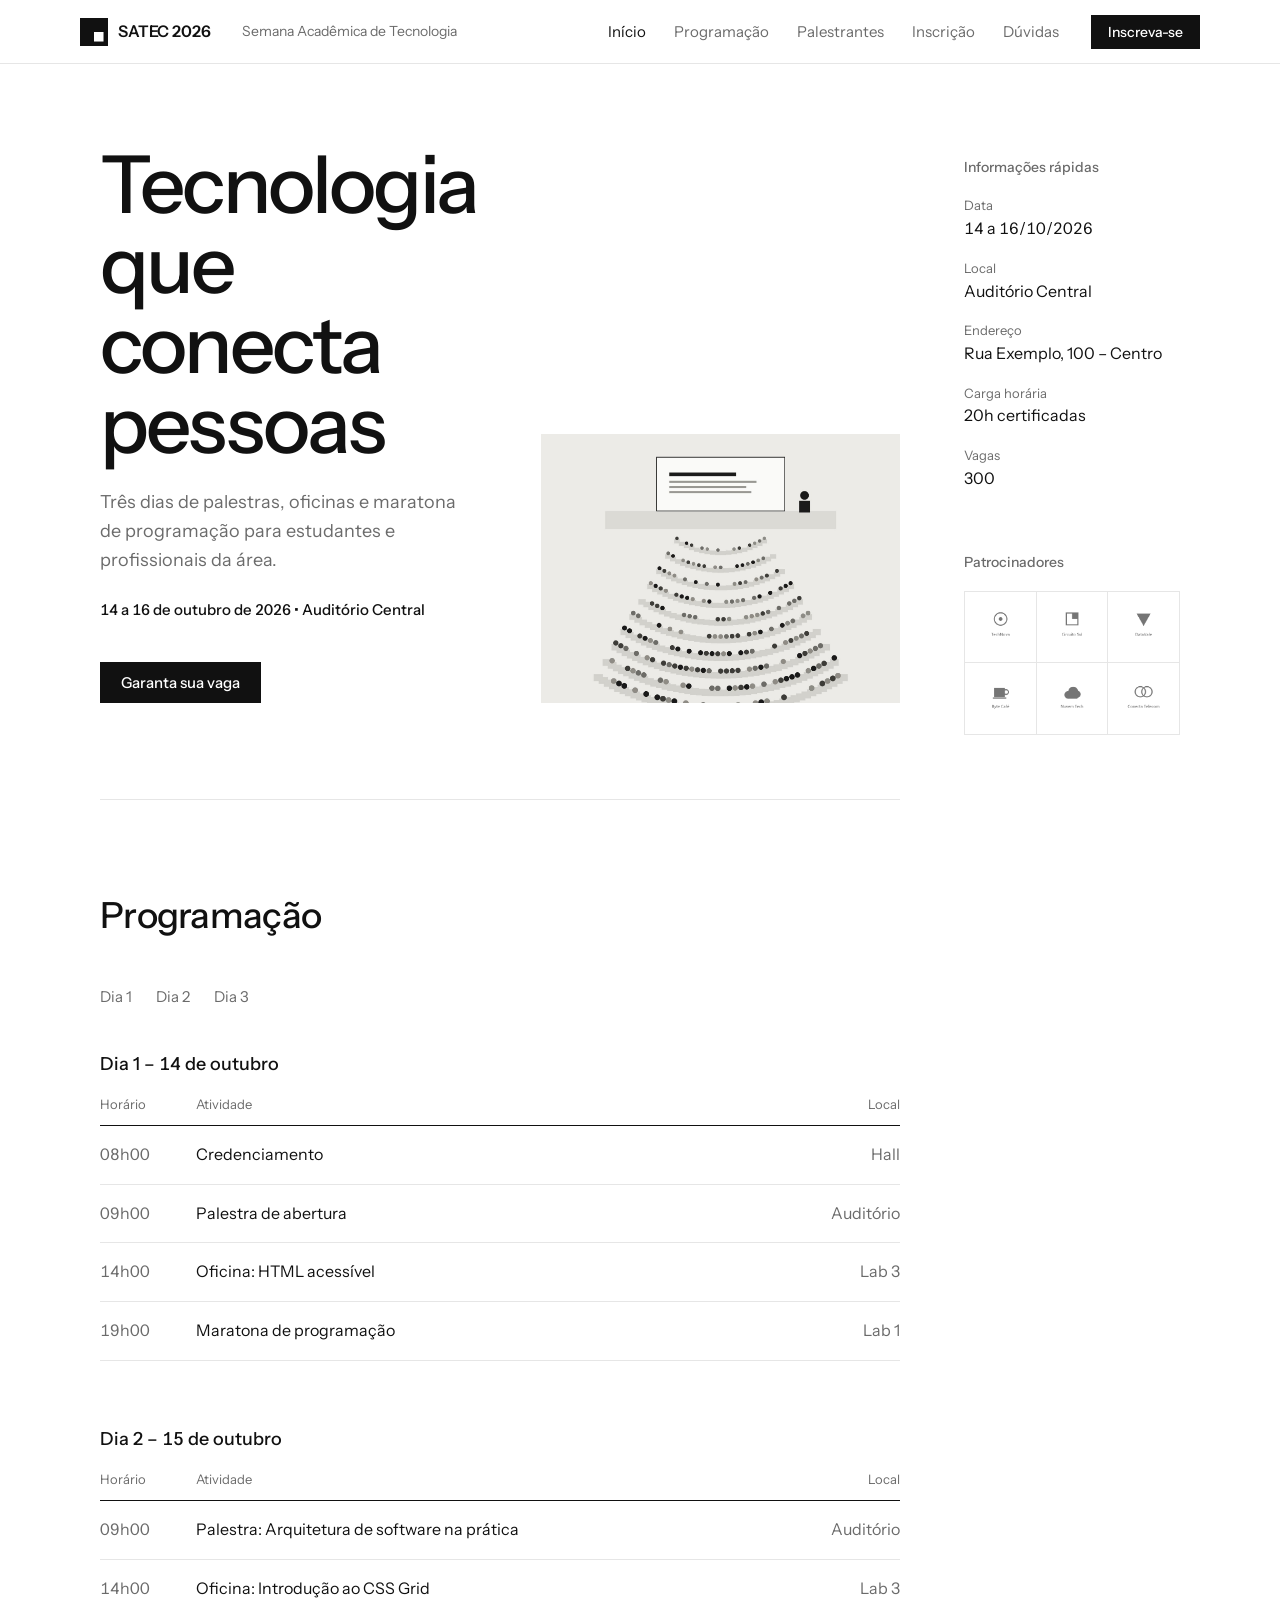
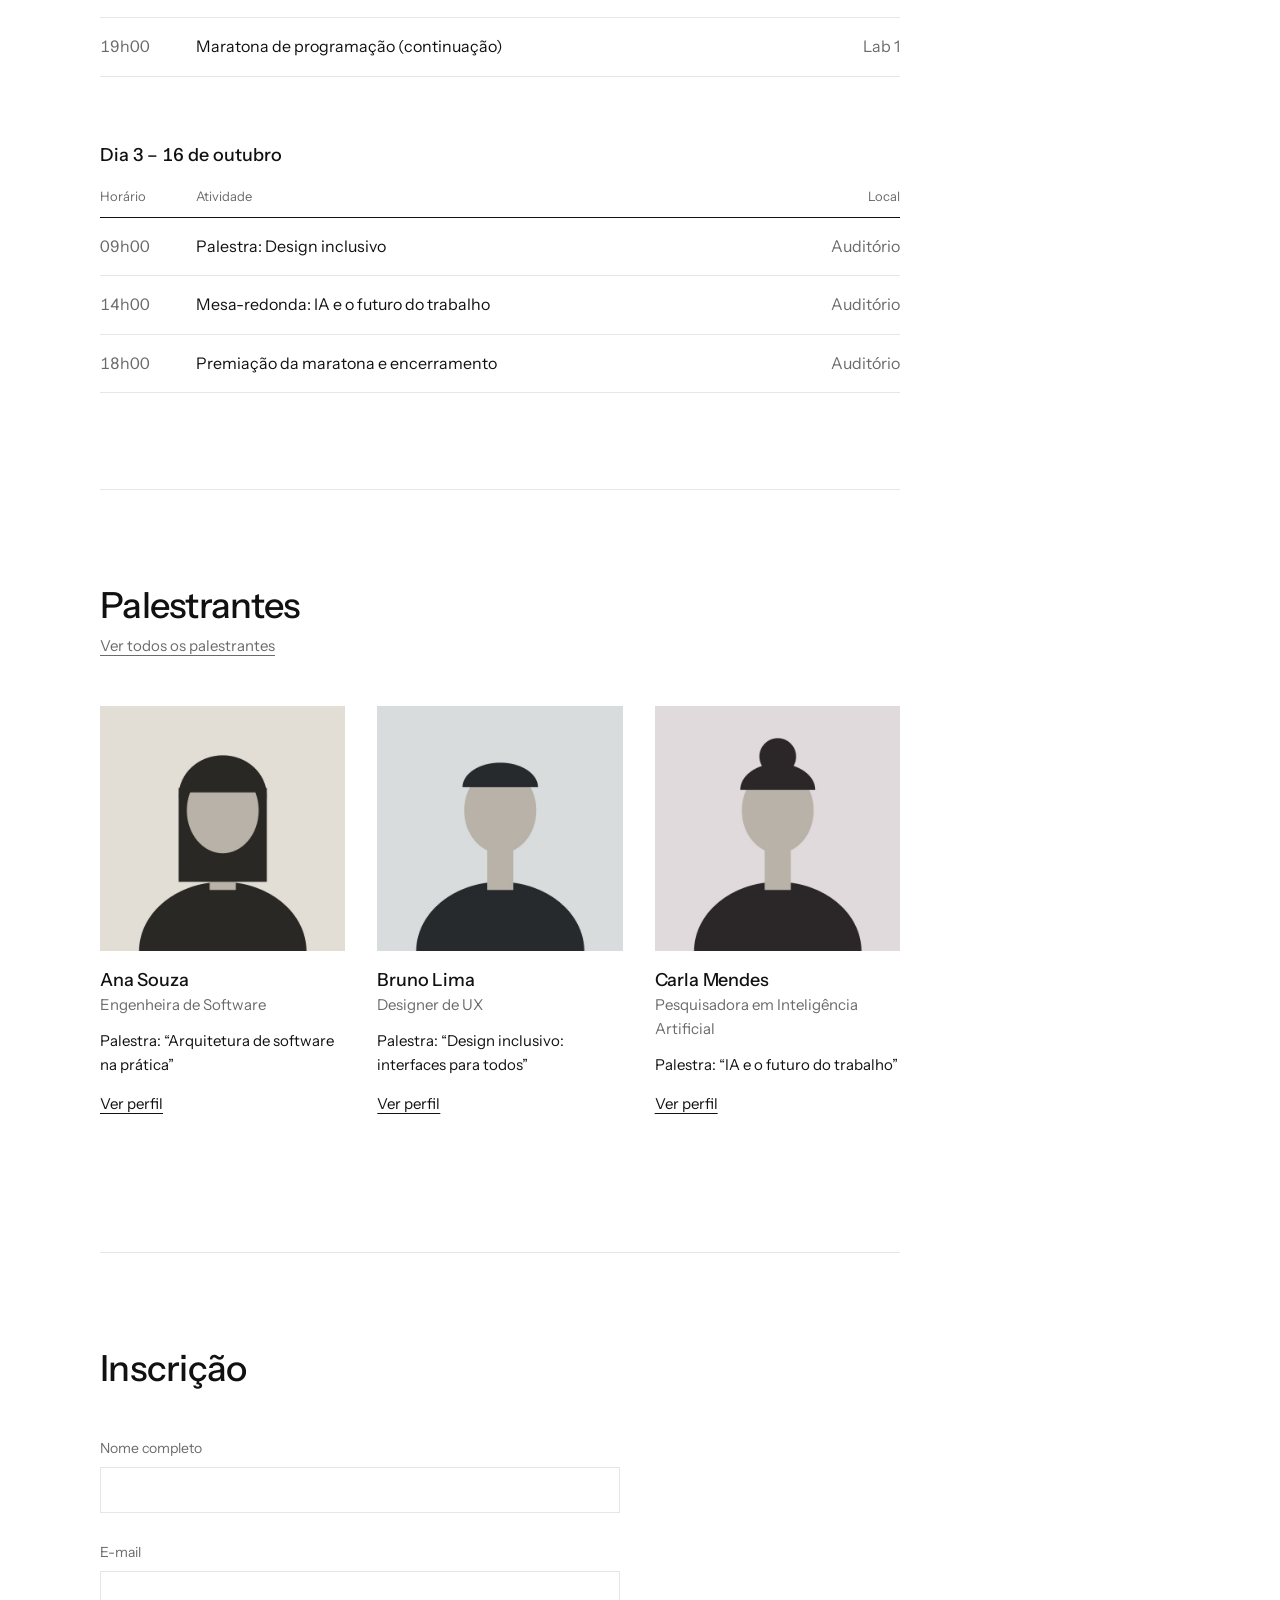
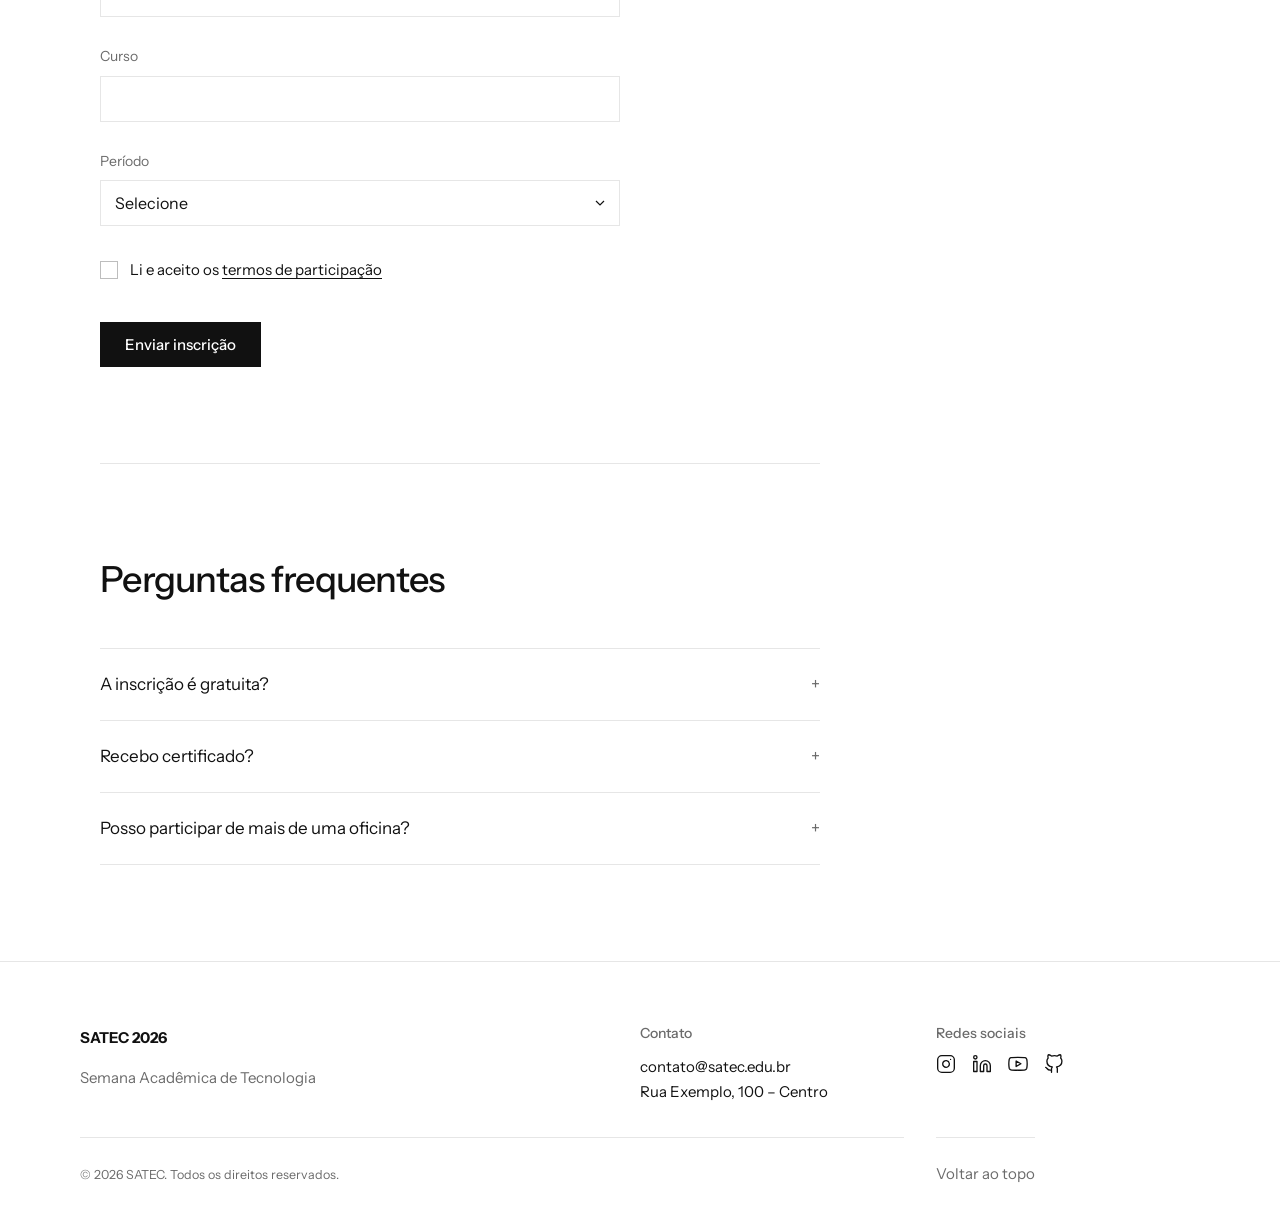
==== index.html @ 2f388d3d "Entrega 2: estilo e responsividade do site SATEC 2026 - css/estilo.css: estilo minimalista com variá" ====
<!doctype html>
<html lang="pt-BR">
  <head>
    <meta charset="UTF-8" />
    <meta name="viewport" content="width=device-width, initial-scale=1.0" />
    <meta
      name="description"
      content="SATEC 2026 – Semana Acadêmica de Tecnologia: três dias de palestras, oficinas e maratona de programação."
    />
    <link rel="stylesheet" href="css/estilo.css" />
    <title>SATEC 2026 | Semana Acadêmica de Tecnologia</title>
  </head>
  <body>
    <a href="#conteudo">Pular para o conteúdo principal</a>

    <!-- ===================== CABEÇALHO ===================== -->
    <header id="topo">
      <a href="index.html">
        <img src="img/logo-satec.svg" alt="" width="50" height="50" />
        SATEC 2026
      </a>
      <p>Semana Acadêmica de Tecnologia</p>

      <nav aria-label="Menu principal">
        <ul>
          <li><a href="index.html" aria-current="page">Início</a></li>
          <li><a href="#programacao">Programação</a></li>
          <li><a href="#palestrantes">Palestrantes</a></li>
          <li><a href="#inscricao">Inscrição</a></li>
          <li><a href="#duvidas">Dúvidas</a></li>
        </ul>
      </nav>
      <a href="#inscricao">Inscreva-se</a>
    </header>

    <!-- ===================== CONTEÚDO PRINCIPAL ===================== -->
    <main id="conteudo">
      <section class="hero" aria-labelledby="titulo-principal">
        <h1 id="titulo-principal">Tecnologia que conecta pessoas</h1>
        <p>
          Três dias de palestras, oficinas e maratona de programação para
          estudantes e profissionais da área.
        </p>
        <p>
          <strong>
            <time datetime="2026-10-14">14</time> a
            <time datetime="2026-10-16">16 de outubro de 2026</time>
            • Auditório Central
          </strong>
        </p>
        <a href="#inscricao">Garanta sua vaga</a>
        <img
          src="img/hero-auditorio.jpg"
          alt="Estudantes assistindo a uma palestra no Auditório Central"
          width="350"
          height="225"
        />
      </section>

      <!-- ===================== PROGRAMAÇÃO ===================== -->
      <section id="programacao" aria-labelledby="titulo-programacao">
        <h2 id="titulo-programacao">Programação</h2>

        <!-- Âncoras internas: cada link leva à tabela do respectivo dia -->
        <nav aria-label="Dias do evento">
          <ul>
            <li><a href="#dia-1">Dia 1</a></li>
            <li><a href="#dia-2">Dia 2</a></li>
            <li><a href="#dia-3">Dia 3</a></li>
          </ul>
        </nav>
        <table id="dia-1">
          <caption>
            Dia 1 –
            <time datetime="2026-10-14">14 de outubro</time>
          </caption>
          <thead>
            <tr>
              <th scope="col">Horário</th>
              <th scope="col">Atividade</th>
              <th scope="col">Local</th>
            </tr>
          </thead>
          <tbody>
            <tr>
              <th scope="row"><time datetime="08:00">08h00</time></th>
              <td>Credenciamento</td>
              <td>Hall</td>
            </tr>
            <tr>
              <th scope="row"><time datetime="09:00">09h00</time></th>
              <td>Palestra de abertura</td>
              <td>Auditório</td>
            </tr>
            <tr>
              <th scope="row"><time datetime="14:00">14h00</time></th>
              <td>Oficina: HTML acessível</td>
              <td>Lab 3</td>
            </tr>
            <tr>
              <th scope="row"><time datetime="19:00">19h00</time></th>
              <td>Maratona de programação</td>
              <td>Lab 1</td>
            </tr>
          </tbody>
        </table>

        <table id="dia-2">
          <caption>
            Dia 2 –
            <time datetime="2026-10-15">15 de outubro</time>
          </caption>
          <thead>
            <tr>
              <th scope="col">Horário</th>
              <th scope="col">Atividade</th>
              <th scope="col">Local</th>
            </tr>
          </thead>
          <tbody>
            <tr>
              <th scope="row"><time datetime="09:00">09h00</time></th>
              <td>Palestra: Arquitetura de software na prática</td>
              <td>Auditório</td>
            </tr>
            <tr>
              <th scope="row"><time datetime="14:00">14h00</time></th>
              <td>Oficina: Introdução ao CSS Grid</td>
              <td>Lab 3</td>
            </tr>
            <tr>
              <th scope="row"><time datetime="19:00">19h00</time></th>
              <td>Maratona de programação (continuação)</td>
              <td>Lab 1</td>
            </tr>
          </tbody>
        </table>

        <table id="dia-3">
          <caption>
            Dia 3 –
            <time datetime="2026-10-16">16 de outubro</time>
          </caption>
          <thead>
            <tr>
              <th scope="col">Horário</th>
              <th scope="col">Atividade</th>
              <th scope="col">Local</th>
            </tr>
          </thead>
          <tbody>
            <tr>
              <th scope="row"><time datetime="09:00">09h00</time></th>
              <td>Palestra: Design inclusivo</td>
              <td>Auditório</td>
            </tr>
            <tr>
              <th scope="row"><time datetime="14:00">14h00</time></th>
              <td>Mesa-redonda: IA e o futuro do trabalho</td>
              <td>Auditório</td>
            </tr>
            <tr>
              <th scope="row"><time datetime="18:00">18h00</time></th>
              <td>Premiação da maratona e encerramento</td>
              <td>Auditório</td>
            </tr>
          </tbody>
        </table>
      </section>

      <!-- ===================== PALESTRANTES ===================== -->
      <section id="palestrantes" aria-labelledby="titulo-palestrantes">
        <h2 id="titulo-palestrantes">Palestrantes</h2>
        <a href="palestrantes.html">Ver todos os palestrantes</a>
        <article>
          <img
            src="img/ana-souza.jpg"
            alt="Foto de Ana Souza"
            width="100"
            height="100"
          />
          <h3>Ana Souza</h3>
          <p>Engenheira de Software</p>
          <p>Palestra: “Arquitetura de software na prática”</p>
          <a
            href="palestrantes/ana-souza.html"
            aria-label="Ver perfil de Ana Souza"
            >Ver perfil</a
          >
        </article>

        <article>
          <img
            src="img/bruno-lima.jpg"
            alt="Foto de Bruno Lima"
            width="100"
            height="100"
          />
          <h3>Bruno Lima</h3>
          <p>Designer de UX</p>
          <p>Palestra: “Design inclusivo: interfaces para todos”</p>
          <a
            href="palestrantes/bruno-lima.html"
            aria-label="Ver perfil de Bruno Lima"
            >Ver perfil</a
          >
        </article>

        <article>
          <img
            src="img/carla-mendes.jpg"
            alt="Foto de Carla Mendes"
            width="100"
            height="100"
          />
          <h3>Carla Mendes</h3>
          <p>Pesquisadora em Inteligência Artificial</p>
          <p>Palestra: “IA e o futuro do trabalho”</p>
          <a
            href="palestrantes/carla-mendes.html"
            aria-label="Ver perfil de Carla Mendes"
            >Ver perfil</a
          >
        </article>
      </section>

      <!-- ===================== INSCRIÇÃO ===================== -->
      <section id="inscricao" aria-labelledby="titulo-inscricao">
        <h2 id="titulo-inscricao">Inscrição</h2>
        <form action="inscricao.html" method="post">
          <label for="nome">Nome completo</label>
          <input
            type="text"
            id="nome"
            name="nome"
            autocomplete="name"
            required
          />

          <label for="email">E-mail</label>
          <input
            type="email"
            id="email"
            name="email"
            autocomplete="email"
            required
          />

          <label for="curso">Curso</label>
          <input type="text" id="curso" name="curso" required />

          <label for="periodo">Período</label>
          <select id="periodo" name="periodo" required>
            <option value="">Selecione</option>
            <option value="1">1º período</option>
            <option value="2">2º período</option>
            <option value="3">3º período</option>
            <option value="4">4º período</option>
            <option value="5">5º período</option>
            <option value="6">6º período</option>
            <option value="7">7º período</option>
            <option value="8">8º período</option>
            <option value="egresso">Egresso / Profissional da área</option>
          </select>

          <input type="checkbox" id="termos" name="termos" required />
          <label for="termos"
            >Li e aceito os
            <a href="termos.html">termos de participação</a></label
          >

          <button type="submit">Enviar inscrição</button>
        </form>
      </section>

      <!-- ===================== PERGUNTAS FREQUENTES ===================== -->
      <section id="duvidas" aria-labelledby="titulo-duvidas">
        <h2 id="titulo-duvidas">Perguntas frequentes</h2>
        <details>
          <summary>A inscrição é gratuita?</summary>
          <p>
            Sim. A inscrição é gratuita para estudantes e profissionais,
            limitada a 300 vagas.
          </p>
        </details>

        <details>
          <summary>Recebo certificado?</summary>
          <p>
            Sim. Participantes com frequência mínima recebem certificado de 20
            horas.
          </p>
        </details>

        <details>
          <summary>Posso participar de mais de uma oficina?</summary>
          <p>
            Sim, desde que os horários das oficinas escolhidas não coincidam.
          </p>
        </details>
      </section>
    </main>
    <aside aria-label="Informações do evento">
      <section aria-labelledby="titulo-info">
        <h2 id="titulo-info">Informações rápidas</h2>
        <!-- Pares "termo: valor" → lista de descrição (<dl>) -->
        <dl>
          <dt>Data</dt>
          <dd>
            <time datetime="2026-10-14">14</time> a
            <time datetime="2026-10-16">16/10/2026</time>
          </dd>

          <dt>Local</dt>
          <dd>Auditório Central</dd>

          <dt>Endereço</dt>
          <dd><address>Rua Exemplo, 100 – Centro</address></dd>

          <dt>Carga horária</dt>
          <dd>20h certificadas</dd>

          <dt>Vagas</dt>
          <dd>300</dd>
        </dl>
      </section>

      <section aria-labelledby="titulo-patrocinadores">
        <h2 id="titulo-patrocinadores">Patrocinadores</h2>
        <!-- Logos informativos: o alt é o nome da empresa -->
        <ul>
          <li>
            <img
              src="img/patrocinador-1.png"
              alt="TechNova"
              width="100"
              height="95"
            />
          </li>
          <li>
            <img
              src="img/patrocinador-2.png"
              alt="Circuito Sul"
              width="100"
              height="95"
            />
          </li>
          <li>
            <img
              src="img/patrocinador-3.png"
              alt="DataVale"
              width="100"
              height="95"
            />
          </li>
          <li>
            <img
              src="img/patrocinador-4.png"
              alt="Byte Café"
              width="100"
              height="95"
            />
          </li>
          <li>
            <img
              src="img/patrocinador-5.png"
              alt="Nuvem Tech"
              width="100"
              height="95"
            />
          </li>
          <li>
            <img
              src="img/patrocinador-6.png"
              alt="Conecta Telecom"
              width="100"
              height="95"
            />
          </li>
        </ul>
      </section>
    </aside>

    <!-- ===================== RODAPÉ ===================== -->
    <footer>
      <p><strong>SATEC 2026</strong></p>
      <p>Semana Acadêmica de Tecnologia</p>

      <section aria-labelledby="titulo-contato">
        <h2 id="titulo-contato">Contato</h2>
        <address>
          <a href="mailto:contato@satec.edu.br">contato@satec.edu.br</a><br />
          Rua Exemplo, 100 – Centro
        </address>
      </section>

      <section aria-labelledby="titulo-redes">
        <h2 id="titulo-redes">Redes sociais</h2>
        <ul>
          <li>
            <a
              href="https://www.instagram.com/satec"
              target="_blank"
              rel="noopener"
            >
              <img
                src="img/icone-instagram.svg"
                alt="Instagram da SATEC (abre em nova aba)"
                width="28"
                height="28"
              />
            </a>
          </li>
          <li>
            <a
              href="https://www.linkedin.com/company/satec"
              target="_blank"
              rel="noopener"
            >
              <img
                src="img/icone-linkedin.svg"
                alt="LinkedIn da SATEC (abre em nova aba)"
                width="28"
                height="28"
              />
            </a>
          </li>
          <li>
            <a
              href="https://www.youtube.com/@satec"
              target="_blank"
              rel="noopener"
            >
              <img
                src="img/icone-youtube.svg"
                alt="YouTube da SATEC (abre em nova aba)"
                width="28"
                height="28"
              />
            </a>
          </li>
          <li>
            <a href="https://github.com/satec" target="_blank" rel="noopener">
              <img
                src="img/icone-github.svg"
                alt="GitHub da SATEC (abre em nova aba)"
                width="28"
                height="28"
              />
            </a>
          </li>
        </ul>
      </section>

      <p><small>© 2026 SATEC. Todos os direitos reservados.</small></p>
      <a href="#topo">Voltar ao topo</a>
    </footer>
  </body>
</html>
---- css/estilo.css ----
/* =========================================================
   SATEC 2026 – Folha de estilos (minimalista)
   Fonte: Instrument Sans (Google Fonts)
   ========================================================= */
@import url("https://fonts.googleapis.com/css2?family=Instrument+Sans:wght@400;500;600&display=swap");

/* ---------- Variáveis ---------- */
:root {
  --fundo: #ffffff;
  --fundo-2: #f5f5f4;
  --texto: #111111;
  --texto-2: #6b6b6b;
  --linha: #e6e6e6;
  --linha-forte: #111111;

  --fonte: "Instrument Sans", "Helvetica Neue", Arial, sans-serif;

  /* espaçamentos (escala de 8px) */
  --espaco-1: 0.5rem;  /*  8px */
  --espaco-2: 1rem;    /* 16px */
  --espaco-3: 1.5rem;  /* 24px */
  --espaco-4: 2rem;    /* 32px */
  --espaco-5: 3rem;    /* 48px */
  --espaco-6: 4rem;    /* 64px */

  --header-h: 64px;
  --gutter: max(20px, calc((100% - 1120px) / 2));
}

/* ---------- Reset ---------- */
*,
*::before,
*::after {
  box-sizing: border-box;
}

html {
  scroll-behavior: smooth;
  scroll-padding-top: calc(var(--header-h) + 16px);
}

body {
  margin: 0;
  font-family: var(--fonte);
  font-size: 1rem;
  line-height: 1.6;
  color: var(--texto);
  background: var(--fundo);
  -webkit-font-smoothing: antialiased;

  display: grid;
  grid-template-columns: minmax(0, 1fr);
}

img {
  display: block;
  max-width: 100%;
  height: auto;
}

h1,
h2,
h3 {
  margin: 0;
  font-weight: 500;
  line-height: 1.1;
  letter-spacing: -0.02em;
}

p {
  margin: 0 0 1em;
}

a {
  color: inherit;
  text-decoration: none;
  transition: opacity 0.15s;
}

a:hover {
  opacity: 0.55;
}

:focus-visible {
  outline: 1px solid var(--texto);
  outline-offset: 4px;
}

address {
  font-style: normal;
}

time {
  font-variant-numeric: tabular-nums;
}

/* ---------- Pular para o conteúdo ---------- */
body > a:first-child {
  position: absolute;
  top: 12px;
  left: 12px;
  z-index: 100;
  padding: 8px 14px;
  font-size: 0.875rem;
  color: var(--fundo);
  background: var(--texto);
  transform: translateY(-200%);
}

body > a:first-child:focus {
  transform: none;
}

/* ---------- Botões ---------- */
header > a:last-child,
.hero > a,
button[type="submit"] {
  display: inline-block;
  padding: 12px 20px;
  font: 500 0.9375rem/1 var(--fonte);
  color: var(--fundo);
  background: var(--texto);
  border: 1px solid var(--texto);
  border-radius: 0;
  cursor: pointer;
  transition:
    background 0.15s,
    color 0.15s;
}

header > a:last-child:hover,
.hero > a:hover,
button[type="submit"]:hover {
  opacity: 1;
  color: var(--texto);
  background: transparent;
}

/* =========================================================
   CABEÇALHO
   ========================================================= */
header {
  position: sticky;
  top: 0;
  z-index: 50;
  grid-column: 1 / -1;
  display: flex;
  flex-wrap: wrap;
  align-items: center;
  gap: 8px 32px;
  min-height: var(--header-h);
  padding: 10px var(--gutter);
  background: rgb(255 255 255 / 0.92);
  backdrop-filter: blur(8px);
  -webkit-backdrop-filter: blur(8px);
  border-bottom: 1px solid var(--linha);
}

header > a:first-child {
  display: flex;
  align-items: center;
  gap: 10px;
  font-weight: 600;
  letter-spacing: -0.01em;
}

header > a:first-child img {
  width: 28px;
  height: 28px;
}

header > p {
  margin: 0;
  font-size: 0.875rem;
  color: var(--texto-2);
}

header nav {
  margin-left: auto;
}

header nav ul,
#programacao nav ul,
aside ul,
footer ul {
  list-style: none;
  margin: 0;
  padding: 0;
}

header nav ul {
  display: flex;
  gap: 28px;
}

header nav a {
  font-size: 0.9375rem;
  color: var(--texto-2);
}

header nav a:hover,
header nav a[aria-current="page"] {
  opacity: 1;
  color: var(--texto);
}

header > a:last-child {
  padding: 9px 16px;
  font-size: 0.875rem;
}

/* =========================================================
   CONTEÚDO PRINCIPAL
   ========================================================= */
main {
  min-width: 0;
  padding: 0 20px;
}

main > section {
  padding: 96px 0;
  border-top: 1px solid var(--linha);
}

main > section:first-child {
  border-top: 0;
}

main > section > h2 {
  margin-bottom: 48px;
  font-size: clamp(1.75rem, 3vw, 2.25rem);
}

/* ---------- Abertura ---------- */
.hero {
  display: grid;
  gap: 24px 64px;
  padding-top: 80px;
}

.hero h1 {
  max-width: 12ch;
  font-size: clamp(2.75rem, 7vw, 5rem);
  line-height: 1;
  letter-spacing: -0.035em;
}

.hero > p:first-of-type {
  max-width: 40ch;
  margin: 0;
  font-size: 1.125rem;
  color: var(--texto-2);
}

.hero > p:nth-of-type(2) {
  margin: 0;
  font-size: 0.9375rem;
}

.hero > p:nth-of-type(2) strong {
  font-weight: 500;
}

.hero > a {
  justify-self: start;
  margin-top: 16px;
}

.hero img {
  width: 100%;
  aspect-ratio: 4 / 3;
  object-fit: cover;
  background: var(--fundo-2);
  font-size: 0.8125rem;
  color: var(--texto-2);
}

/* ---------- Programação ---------- */
#programacao nav ul {
  display: flex;
  gap: 24px;
  margin-bottom: 40px;
}

#programacao nav a {
  font-size: 0.9375rem;
  color: var(--texto-2);
}

#programacao nav a:hover {
  opacity: 1;
  color: var(--texto);
}

table {
  width: 100%;
  margin-bottom: 64px;
  border-collapse: collapse;
}

table:last-child {
  margin-bottom: 0;
}

caption {
  padding-bottom: 16px;
  text-align: left;
  font-size: 1.125rem;
  font-weight: 500;
}

table:target caption {
  text-decoration: underline;
  text-underline-offset: 6px;
  text-decoration-thickness: 1px;
}

th,
td {
  padding: 16px 16px 16px 0;
  text-align: left;
  font-weight: 400;
  border-bottom: 1px solid var(--linha);
}

thead th {
  padding-top: 0;
  padding-bottom: 10px;
  font-size: 0.8125rem;
  color: var(--texto-2);
  border-bottom-color: var(--linha-forte);
}

tbody th {
  width: 96px;
  color: var(--texto-2);
}

tbody td:last-child {
  width: 120px;
  padding-right: 0;
  color: var(--texto-2);
  text-align: right;
}

thead th:last-child {
  text-align: right;
  padding-right: 0;
}

/* ---------- Palestrantes ---------- */
#palestrantes {
  display: grid;
  grid-template-columns: repeat(auto-fill, minmax(200px, 1fr));
  gap: 0 32px;
}

#palestrantes > h2 {
  grid-column: 1 / -1;
  margin-bottom: 8px;
}

#palestrantes > a {
  grid-column: 1 / -1;
  justify-self: start;
  margin-bottom: 48px;
  font-size: 0.9375rem;
  color: var(--texto-2);
  text-decoration: underline;
  text-underline-offset: 4px;
  text-decoration-thickness: 1px;
}

#palestrantes article {
  display: flex;
  flex-direction: column;
  margin-bottom: 40px;
}

#palestrantes article img {
  width: 100%;
  aspect-ratio: 1;
  height: auto;
  margin-bottom: 20px;
  object-fit: cover;
  background: var(--fundo-2);
  font-size: 0;
}

#palestrantes article h3 {
  margin-bottom: 2px;
  font-size: 1.125rem;
  letter-spacing: -0.01em;
}

#palestrantes article p:first-of-type {
  margin-bottom: 12px;
  font-size: 0.9375rem;
  color: var(--texto-2);
}

#palestrantes article p:last-of-type {
  flex-grow: 1;
  font-size: 0.9375rem;
}

#palestrantes article a {
  align-self: start;
  font-size: 0.9375rem;
  text-decoration: underline;
  text-underline-offset: 4px;
  text-decoration-thickness: 1px;
}

/* ---------- Inscrição ---------- */
form {
  display: grid;
  grid-template-columns: auto 1fr;
  gap: 8px 12px;
  max-width: 520px;
}

form > label,
form > input:not([type="checkbox"]),
form > select,
form > button {
  grid-column: 1 / -1;
}

form > label {
  margin-top: 20px;
  font-size: 0.875rem;
  color: var(--texto-2);
}

form > label:first-child {
  margin-top: 0;
}

input:not([type="checkbox"]),
select {
  width: 100%;
  padding: 12px 14px;
  font: 400 1rem var(--fonte);
  color: var(--texto);
  background: var(--fundo);
  border: 1px solid var(--linha);
  border-radius: 0;
  transition: border-color 0.15s;
}

input:not([type="checkbox"]):hover,
select:hover {
  border-color: #c4c4c4;
}

input:not([type="checkbox"]):focus,
select:focus {
  outline: none;
  border-color: var(--texto);
}

input:not([type="checkbox"]):user-invalid {
  border-color: #b42318;
}

select {
  appearance: none;
  padding-right: 40px;
  cursor: pointer;
  background-image: url("data:image/svg+xml,%3Csvg xmlns='http://www.w3.org/2000/svg' width='10' height='6' viewBox='0 0 10 6'%3E%3Cpath d='M1 1l4 4 4-4' stroke='%23111' stroke-width='1.2' fill='none'/%3E%3C/svg%3E");
  background-repeat: no-repeat;
  background-position: right 14px center;
}

input[type="checkbox"] {
  appearance: none;
  grid-column: 1;
  align-self: center;
  width: 18px;
  height: 18px;
  margin: 24px 0 0;
  border: 1px solid #bdbdbd;
  border-radius: 0;
  cursor: pointer;
}

input[type="checkbox"]:checked {
  border-color: var(--texto);
  background: var(--texto)
    url("data:image/svg+xml,%3Csvg xmlns='http://www.w3.org/2000/svg' width='10' height='8' viewBox='0 0 10 8'%3E%3Cpath d='M1 4l2.8 2.8L9 1' stroke='%23fff' stroke-width='1.5' fill='none'/%3E%3C/svg%3E")
    center no-repeat;
}

input[type="checkbox"] + label {
  grid-column: 2;
  align-self: center;
  margin: 24px 0 0;
  font-size: 0.9375rem;
  color: var(--texto);
  cursor: pointer;
}

input[type="checkbox"] + label a {
  text-decoration: underline;
  text-underline-offset: 3px;
  text-decoration-thickness: 1px;
}

button[type="submit"] {
  justify-self: start;
  margin-top: 32px;
  padding: 14px 24px;
}

/* ---------- Perguntas frequentes ---------- */
#duvidas {
  max-width: 720px;
}

details {
  border-bottom: 1px solid var(--linha);
}

details:first-of-type {
  border-top: 1px solid var(--linha);
}

summary {
  display: flex;
  justify-content: space-between;
  gap: 16px;
  padding: 22px 0;
  font-size: 1.0625rem;
  cursor: pointer;
  list-style: none;
}

summary::-webkit-details-marker {
  display: none;
}

summary::after {
  content: "+";
  font-weight: 300;
  color: var(--texto-2);
}

details[open] summary::after {
  content: "−";
}

details p {
  max-width: 56ch;
  margin: 0;
  padding: 0 0 24px;
  color: var(--texto-2);
}

/* =========================================================
   BARRA LATERAL
   ========================================================= */
aside {
  padding: 0 20px 96px;
}

aside section + section {
  margin-top: 64px;
}

aside h2 {
  margin-bottom: 20px;
  font-size: 0.875rem;
  font-weight: 500;
  letter-spacing: 0;
  color: var(--texto-2);
}

dl {
  margin: 0;
}

dt {
  font-size: 0.8125rem;
  color: var(--texto-2);
}

dd {
  margin: 0 0 16px;
}

dd:last-child {
  margin-bottom: 0;
}

aside ul {
  display: grid;
  grid-template-columns: repeat(3, 1fr);
  gap: 1px;
  background: var(--linha);
  border: 1px solid var(--linha);
}

aside li {
  display: grid;
  place-items: center;
  aspect-ratio: 1;
  padding: 12px;
  background: var(--fundo);
  font-size: 0.75rem;
  text-align: center;
  color: var(--texto-2);
}

aside li img {
  max-height: 48px;
  width: auto;
  object-fit: contain;
  filter: grayscale(1);
  opacity: 0.6;
  transition: opacity 0.2s;
}

aside li:hover img {
  opacity: 1;
}

/* =========================================================
   RODAPÉ
   ========================================================= */
footer {
  grid-column: 1 / -1;
  display: grid;
  gap: 32px;
  padding: 64px var(--gutter) 32px;
  font-size: 0.9375rem;
  border-top: 1px solid var(--linha);
}

footer > p:first-child {
  margin: 0;
  font-weight: 600;
}

footer > p:nth-child(2) {
  margin: -28px 0 0;
  color: var(--texto-2);
}

footer h2 {
  margin-bottom: 12px;
  font-size: 0.875rem;
  font-weight: 500;
  letter-spacing: 0;
  color: var(--texto-2);
}

footer address {
  line-height: 1.7;
}

footer ul {
  display: flex;
  gap: 16px;
}

footer ul a {
  display: block;
  font-size: 0;
}

footer ul img {
  width: 20px;
  height: 20px;
}

footer > p:last-of-type {
  margin: 0;
  padding-top: 24px;
  border-top: 1px solid var(--linha);
  color: var(--texto-2);
}

footer > a:last-child {
  justify-self: start;
  color: var(--texto-2);
}

/* =========================================================
   MOVIMENTO REDUZIDO
   ========================================================= */
@media (prefers-reduced-motion: reduce) {
  html {
    scroll-behavior: auto;
  }
  *,
  *::before,
  *::after {
    transition: none !important;
  }
}

/* =========================================================
   RESPONSIVIDADE
   ========================================================= */
@media (max-width: 1199px) {
  header > p {
    display: none;
  }
}

@media (max-width: 767px) {
  :root {
    --header-h: 104px;
  }

  header > a:last-child {
    margin-left: auto;
  }

  header nav {
    order: 3;
    width: 100%;
    margin: 0;
    overflow-x: auto;
    scrollbar-width: none;
  }

  header nav ul {
    width: max-content;
    gap: 22px;
  }

  main > section {
    padding: 64px 0;
  }

  .hero {
    padding-top: 48px;
  }

  tbody th {
    width: 64px;
  }

  tbody td:last-child {
    width: auto;
  }
}

@media (min-width: 768px) {
  .hero {
    grid-template-columns: 1fr 1fr;
    align-items: end;
  }

  .hero > h1,
  .hero > p,
  .hero > a {
    grid-column: 1;
  }

  .hero > img {
    grid-column: 2;
    grid-row: 1 / span 4;
  }

  footer {
    grid-template-columns: 2fr 1fr 1fr;
    align-items: start;
  }

  footer > p:first-child,
  footer > p:nth-child(2) {
    grid-column: 1;
  }

  footer > section:first-of-type {
    grid-column: 2;
    grid-row: 1 / span 2;
  }

  footer > section:last-of-type {
    grid-column: 3;
    grid-row: 1 / span 2;
  }

  footer > p:last-of-type {
    grid-column: 1 / 3;
  }

  footer > a:last-child {
    grid-column: 3;
    padding-top: 24px;
    border-top: 1px solid var(--linha);
  }
}

/* Desktop: conteúdo + coluna lateral */
@media (min-width: 1024px) {
  body {
    grid-template-columns:
      [full-start] minmax(0, 1fr)
      [main-start] minmax(0, 820px)
      [main-end aside-start] 300px
      [aside-end] minmax(0, 1fr) [full-end];
  }

  main {
    grid-column: main;
    padding: 0 0 0 20px;
  }

  aside {
    grid-column: aside;
    padding: 96px 20px 96px 64px;
  }
}

/* =========================================================
   PÁGINAS INTERNAS (palestrantes, perfis, inscrição, termos)
   Convenção de classes: bloco__elemento--modificador (BEM),
   com nomes em português.
   Abordagem: mobile-first (estilo base = celular; os
   @media min-width 480px / 768px / 1200px acrescentam regras).
   ========================================================= */

/* ---------- Cabeçalho da página ---------- */
.cabecalho-pagina {
  padding-top: var(--espaco-5);
  padding-bottom: var(--espaco-5);
}

.cabecalho-pagina h1 {
  margin-bottom: var(--espaco-2);
  font-size: 2.5rem;
  letter-spacing: -0.03em;
}

/* menos espaço entre o cabeçalho da página e a primeira seção */
.cabecalho-pagina + section {
  padding-top: var(--espaco-5);
}

.cabecalho-pagina__resumo {
  max-width: 48ch;
  margin: 0;
  font-size: 1.0625rem;
  color: var(--texto-2);
}

/* ---------- Trilha (breadcrumb) ---------- */
.trilha ol {
  display: flex;
  flex-wrap: wrap;
  gap: var(--espaco-1);
  margin: 0 0 var(--espaco-4);
  padding: 0;
  list-style: none;
  font-size: 0.875rem;
  color: var(--texto-2);
}

.trilha li + li::before {
  content: "/";
  margin-right: var(--espaco-1);
}

.trilha a[aria-current="page"] {
  color: var(--texto);
}

/* ---------- Selo ---------- */
.selo {
  display: inline-block;
  margin: 0 0 var(--espaco-2);
  padding: 4px 10px;
  font-size: 0.8125rem;
  border: 1px solid var(--linha-forte);
}

/* ---------- Botão secundário ---------- */
.botao-secundario {
  display: inline-block;
  padding: 10px 18px;
  font-size: 0.9375rem;
  font-weight: 500;
  border: 1px solid var(--texto);
  transition:
    background 0.15s,
    color 0.15s;
}

.botao-secundario:hover {
  opacity: 1;
  color: var(--fundo);
  background: var(--texto);
}

/* ---------- Texto corrido ---------- */
.texto-corrido {
  max-width: 65ch;
}

.texto-corrido ul {
  margin: 0 0 1em;
  padding-left: var(--espaco-3);
}

.texto-corrido li {
  margin-bottom: var(--espaco-1);
}

.texto-corrido a {
  text-decoration: underline;
  text-underline-offset: 3px;
  text-decoration-thickness: 1px;
}

/* ---------- Lista de palestrantes ---------- */
.lista-palestrantes {
  display: grid;
  grid-template-columns: 1fr;
  gap: var(--espaco-5) var(--espaco-4);
  margin: 0;
  padding: 0;
  list-style: none;
}

.cartao-palestrante {
  display: flex;
  flex-direction: column;
  height: 100%;
}

.cartao-palestrante__foto {
  width: 100%;
  aspect-ratio: 1;
  height: auto;
  margin-bottom: var(--espaco-3);
  object-fit: cover;
  background: var(--fundo-2);
}

.cartao-palestrante__nome {
  margin-bottom: 2px;
  font-size: 1.25rem;
}

.cartao-palestrante__cargo {
  margin-bottom: var(--espaco-2);
  font-size: 0.9375rem;
  color: var(--texto-2);
}

.cartao-palestrante__tema {
  margin-bottom: var(--espaco-1);
}

.cartao-palestrante__quando {
  flex-grow: 1;
  font-size: 0.875rem;
  color: var(--texto-2);
}

.cartao-palestrante__link {
  align-self: start;
  text-decoration: underline;
  text-underline-offset: 4px;
  text-decoration-thickness: 1px;
}

/* ---------- Perfil do palestrante ---------- */
.perfil {
  display: grid;
  gap: var(--espaco-4);
}

.perfil__foto {
  width: 100%;
  max-width: 320px;
  aspect-ratio: 1;
  height: auto;
  object-fit: cover;
  background: var(--fundo-2);
}

.perfil__texto h1 {
  margin-bottom: var(--espaco-1);
}

.perfil__cargo {
  margin-bottom: var(--espaco-3);
  font-size: 1.0625rem;
  font-weight: 500;
}

.perfil__tema {
  margin-bottom: var(--espaco-4);
  font-size: 1.5rem;
}

/* ---------- Detalhes (data, horário, local) ---------- */
.detalhes {
  display: grid;
  grid-template-columns: 1fr;
  gap: var(--espaco-2);
  margin-bottom: var(--espaco-4);
  padding: var(--espaco-3) 0;
  border-top: 1px solid var(--linha);
  border-bottom: 1px solid var(--linha);
}

.detalhes dd {
  margin: 0;
}

/* ---------- Passos (página de inscrição) ---------- */
.passos {
  margin: 0;
  padding: 0;
  list-style: none;
  counter-reset: passo;
}

.passos__item {
  counter-increment: passo;
  display: grid;
  grid-template-columns: var(--espaco-5) 1fr;
  padding: var(--espaco-3) 0;
  border-top: 1px solid var(--linha);
}

.passos__item:last-child {
  border-bottom: 1px solid var(--linha);
}

.passos__item::before {
  content: counter(passo, decimal-leading-zero);
  grid-row: 1 / span 2;
  color: var(--texto-2);
  font-variant-numeric: tabular-nums;
}

.passos__titulo {
  margin-bottom: var(--espaco-1);
  font-size: 1.125rem;
}

.passos__item p {
  grid-column: 2;
  margin: 0;
  color: var(--texto-2);
}

.passos__item a {
  color: var(--texto);
  text-decoration: underline;
  text-underline-offset: 3px;
}

/* ---------- Lista de links (barra lateral) ---------- */
aside .lista-links {
  display: block;
  background: none;
  border: 0;
  border-top: 1px solid var(--linha);
}

.lista-links li {
  display: block;
  place-items: normal;
  aspect-ratio: auto;
  padding: 0;
  text-align: left;
  font-size: 0.9375rem;
  color: var(--texto);
  border-bottom: 1px solid var(--linha);
}

.lista-links a {
  display: block;
  padding: 12px 0;
}

.lista-links span {
  display: block;
  font-size: 0.8125rem;
  color: var(--texto-2);
}

.lista-links--compacta a {
  padding: 8px 0;
}

.aside-texto {
  margin-bottom: var(--espaco-2);
  font-size: 0.9375rem;
  color: var(--texto-2);
}

/* ---------- Breakpoint: celular grande (480px+) ---------- */
@media (min-width: 480px) {
  .lista-palestrantes {
    grid-template-columns: repeat(2, 1fr);
  }

  /* 3 colunas: cada dt fica em cima do seu dd */
  .detalhes {
    grid-template-columns: repeat(3, 1fr);
    grid-template-rows: auto auto;
    grid-auto-flow: column;
    row-gap: 2px;
  }
}

/* ---------- Breakpoint: tablet (768px+) ---------- */
@media (min-width: 768px) {
  .cabecalho-pagina {
    padding-top: var(--espaco-6);
  }

  .cabecalho-pagina h1 {
    font-size: 3.25rem;
  }

  .lista-palestrantes {
    grid-template-columns: repeat(3, 1fr);
  }

  .perfil {
    grid-template-columns: 240px 1fr;
    align-items: end;
  }

  .perfil .trilha {
    grid-column: 1 / -1;
  }

  .perfil .trilha ol {
    margin-bottom: 0;
  }
}

/* ---------- Breakpoint: desktop (1200px+) ---------- */
@media (min-width: 1200px) {
  .perfil {
    grid-template-columns: 300px 1fr;
  }
}
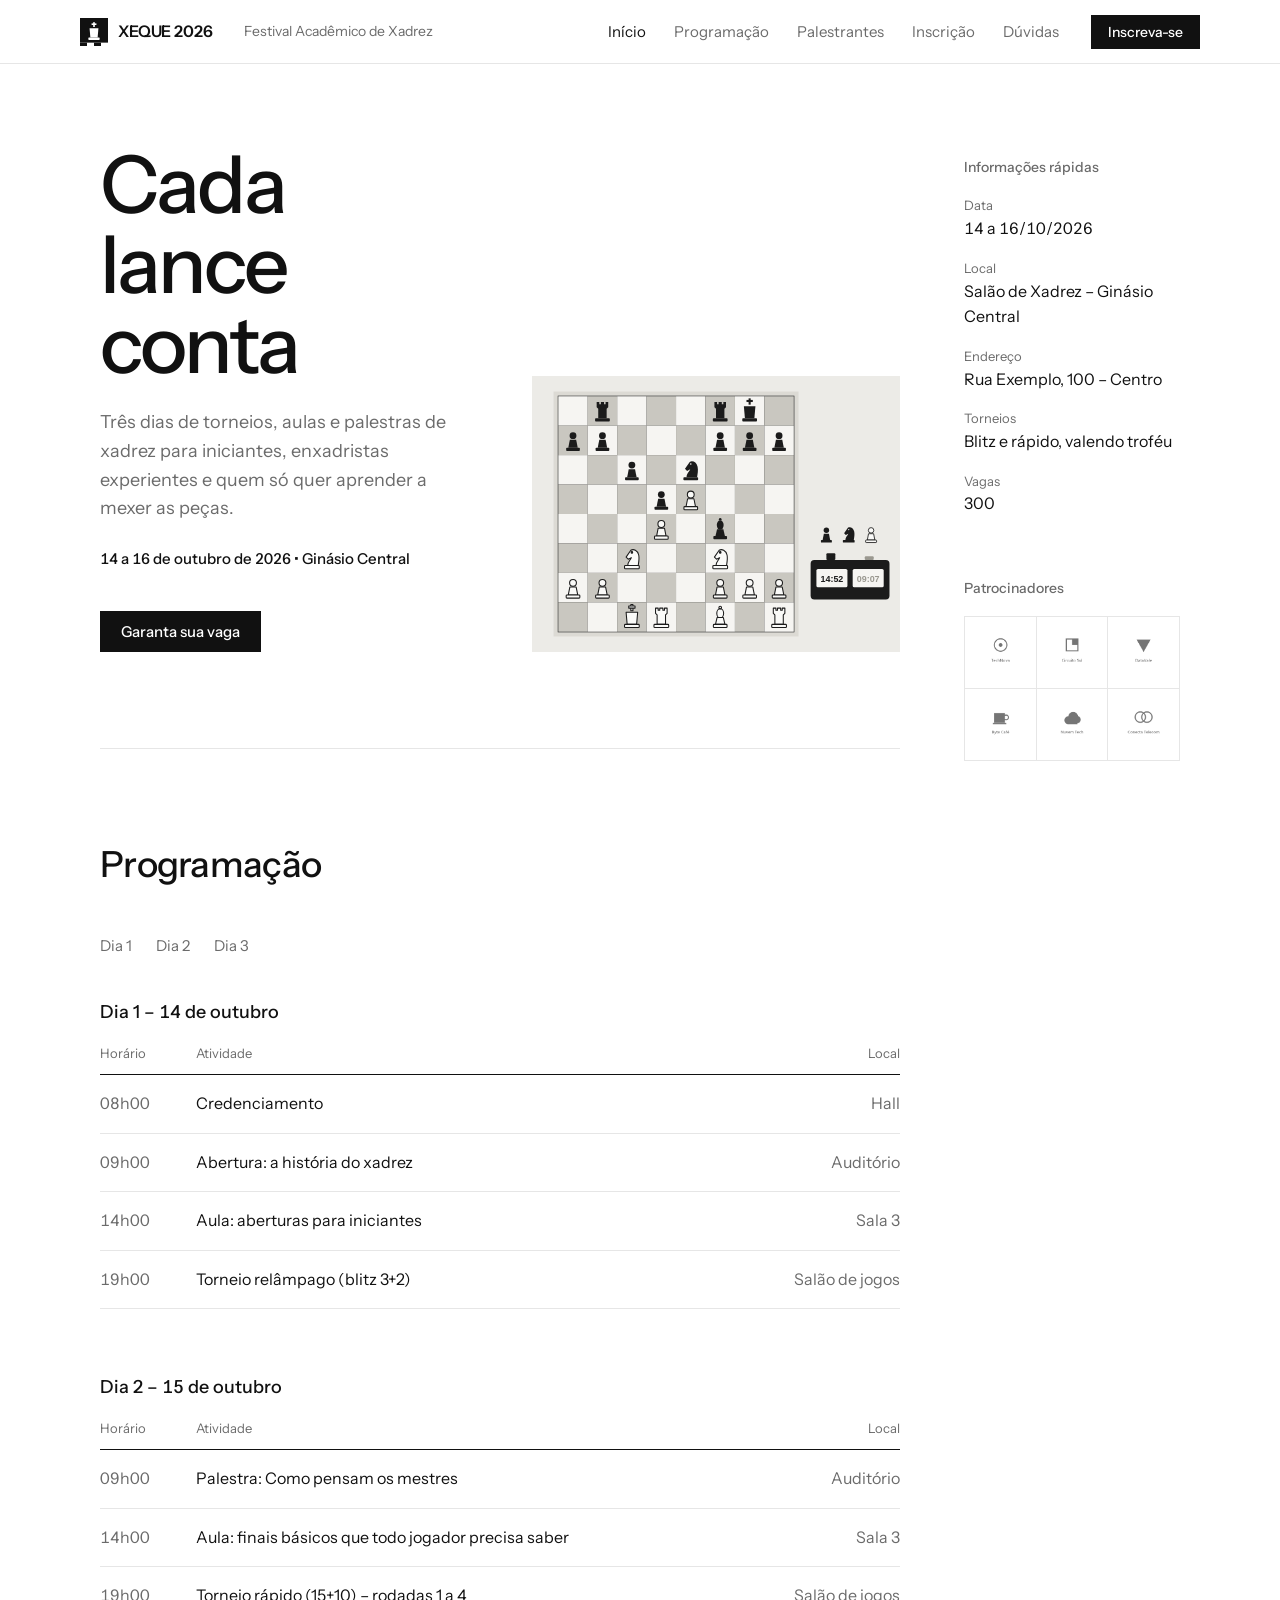
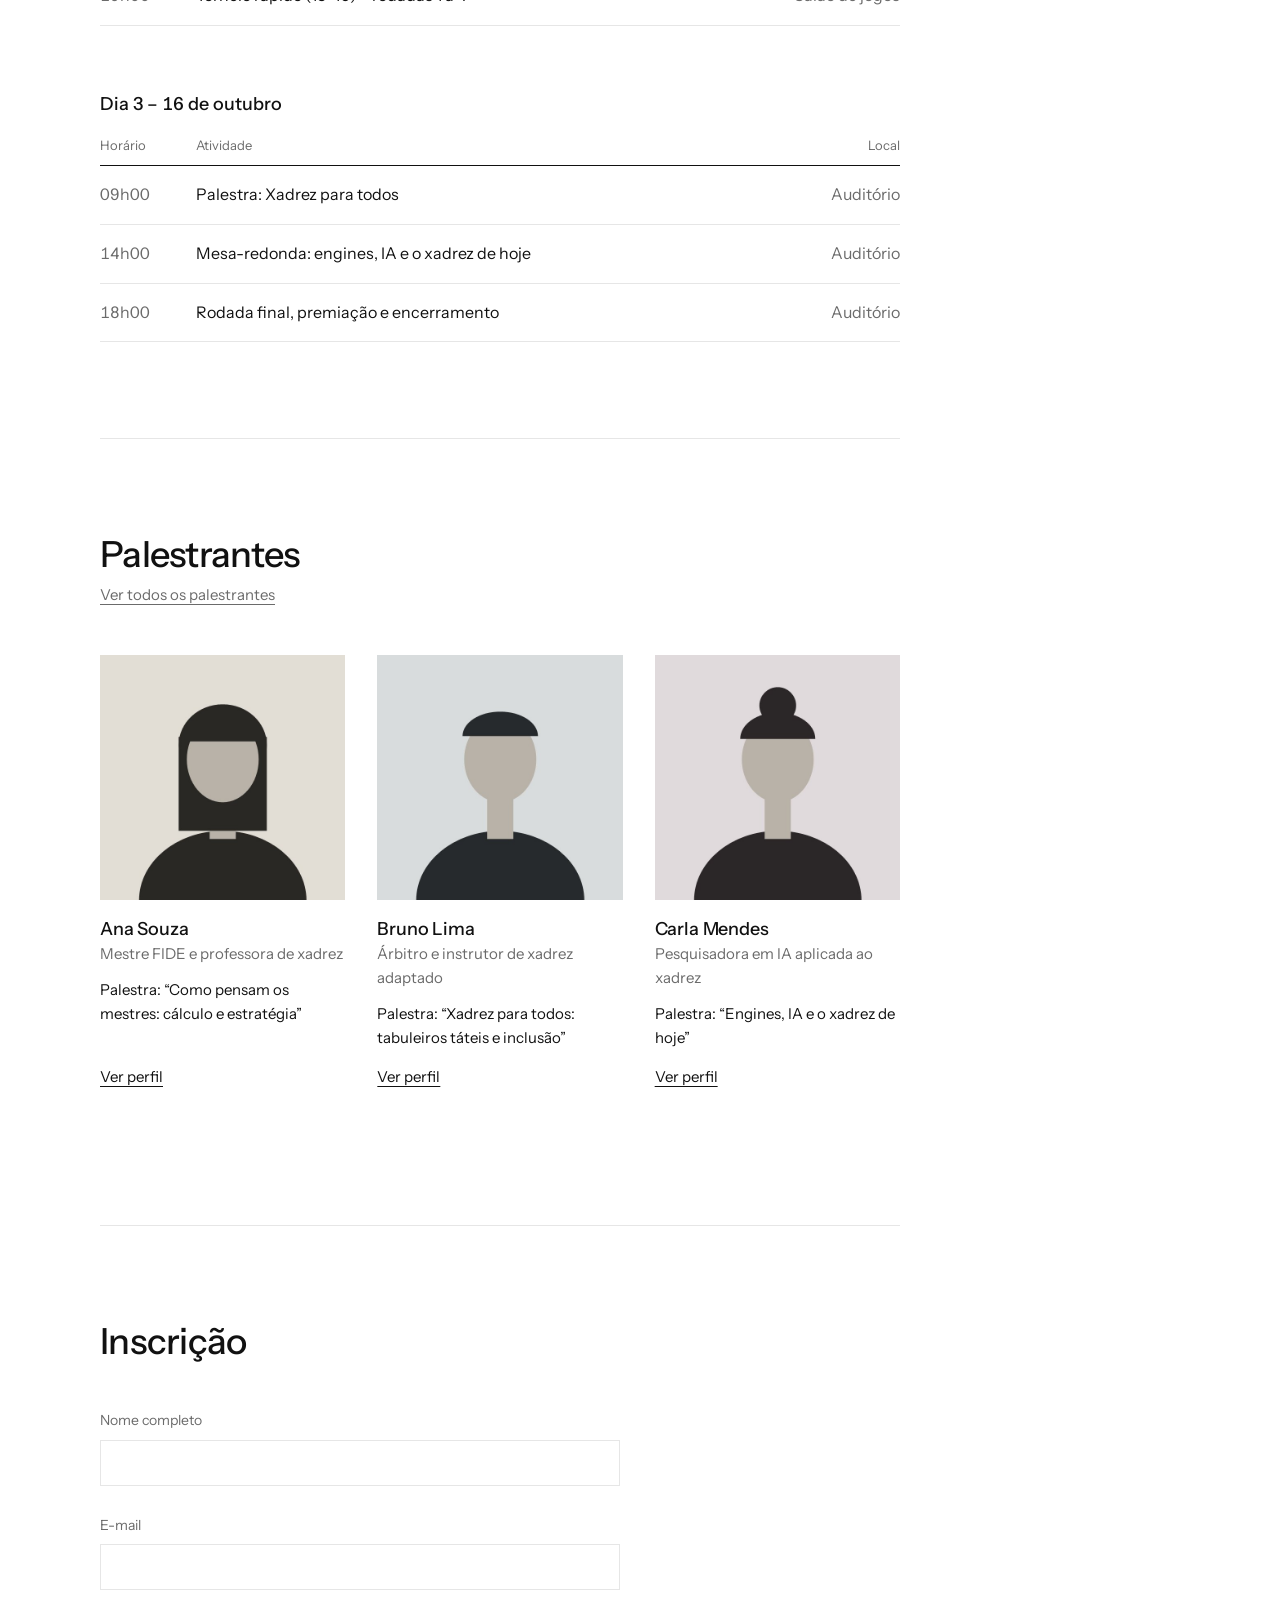
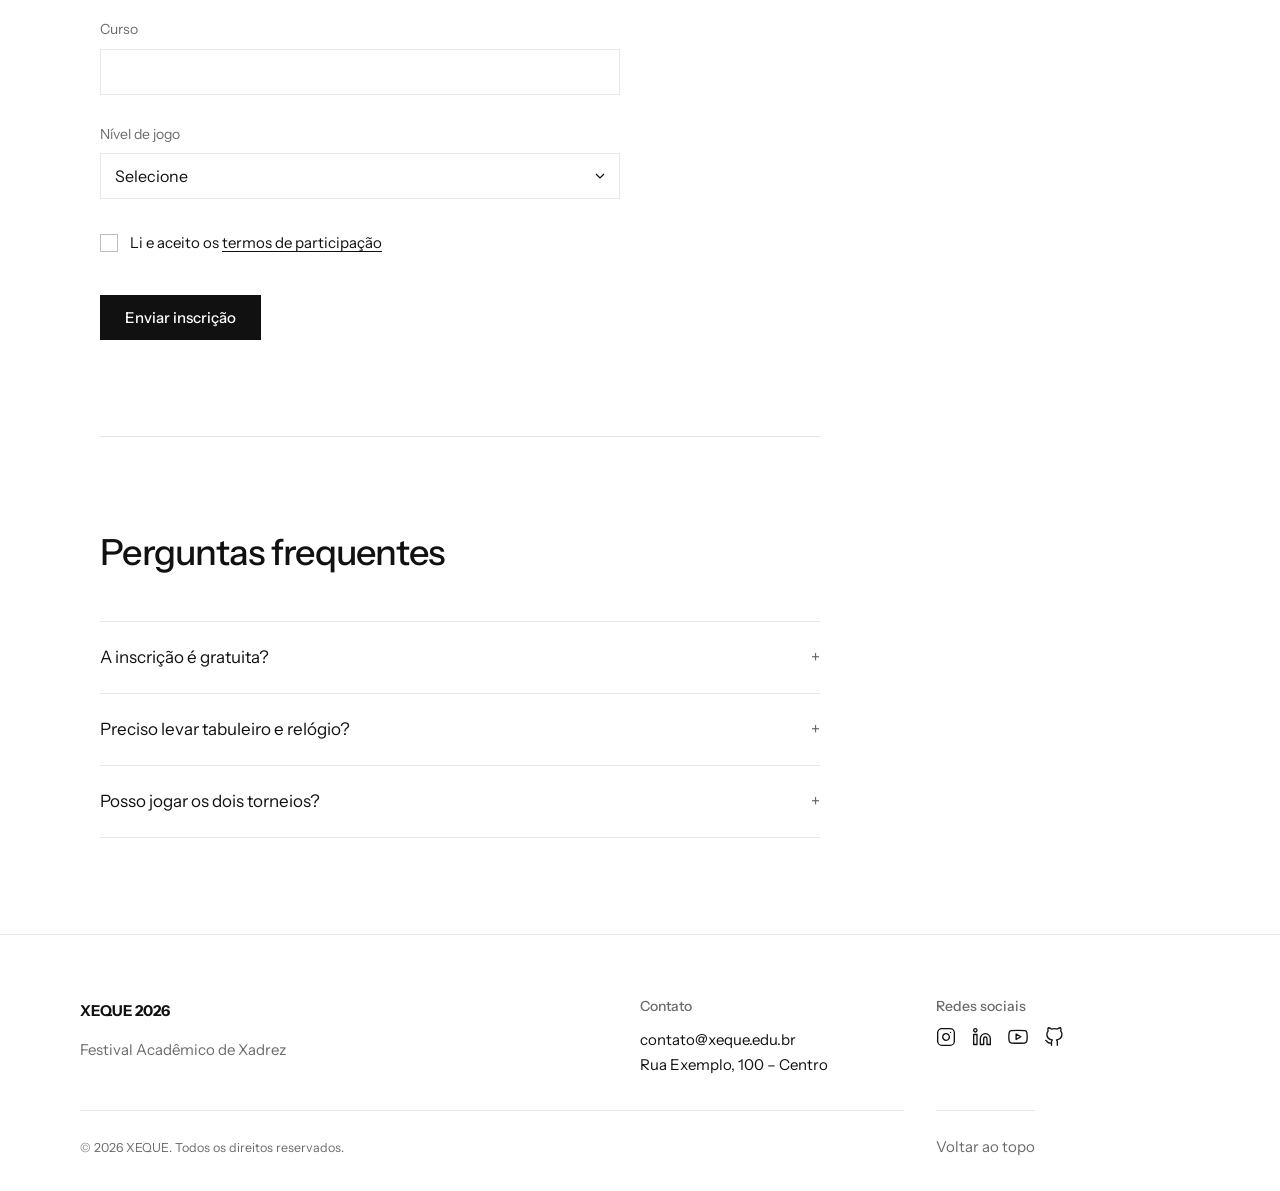
==== commit f85a12ad: "Troca o tema do site para xadrez (XEQUE 2026) Conteúdo de todas as páginas, nova imagem de abertura " ====
--- a/index.html
+++ b/index.html
@@ -5,10 +5,10 @@
     <meta name="viewport" content="width=device-width, initial-scale=1.0" />
     <meta
       name="description"
-      content="SATEC 2026 – Semana Acadêmica de Tecnologia: três dias de palestras, oficinas e maratona de programação."
+      content="XEQUE 2026 – Festival Acadêmico de Xadrez: três dias de torneios, aulas e palestras sobre xadrez."
     />
     <link rel="stylesheet" href="css/estilo.css" />
-    <title>SATEC 2026 | Semana Acadêmica de Tecnologia</title>
+    <title>XEQUE 2026 | Festival Acadêmico de Xadrez</title>
   </head>
   <body>
     <a href="#conteudo">Pular para o conteúdo principal</a>
@@ -16,10 +16,10 @@
     <!-- ===================== CABEÇALHO ===================== -->
     <header id="topo">
       <a href="index.html">
-        <img src="img/logo-satec.svg" alt="" width="50" height="50" />
-        SATEC 2026
+        <img src="img/logo-xeque.svg" alt="" width="50" height="50" />
+        XEQUE 2026
       </a>
-      <p>Semana Acadêmica de Tecnologia</p>
+      <p>Festival Acadêmico de Xadrez</p>
 
       <nav aria-label="Menu principal">
         <ul>
@@ -36,24 +36,25 @@
     <!-- ===================== CONTEÚDO PRINCIPAL ===================== -->
     <main id="conteudo">
       <section class="hero" aria-labelledby="titulo-principal">
-        <h1 id="titulo-principal">Tecnologia que conecta pessoas</h1>
+        <h1 id="titulo-principal">Cada lance conta</h1>
         <p>
-          Três dias de palestras, oficinas e maratona de programação para
-          estudantes e profissionais da área.
+          Três dias de torneios, aulas e palestras de xadrez para
+          iniciantes, enxadristas experientes e quem só quer aprender a mexer
+          as peças.
         </p>
         <p>
           <strong>
             <time datetime="2026-10-14">14</time> a
             <time datetime="2026-10-16">16 de outubro de 2026</time>
-            • Auditório Central
+            • Ginásio Central
           </strong>
         </p>
         <a href="#inscricao">Garanta sua vaga</a>
         <img
-          src="img/hero-auditorio.jpg"
-          alt="Estudantes assistindo a uma palestra no Auditório Central"
+          src="img/hero-xadrez.svg"
+          alt="Tabuleiro de xadrez com as peças em meio de partida e um relógio de xadrez ao lado"
           width="350"
-          height="225"
+          height="263"
         />
       </section>
 
@@ -89,18 +90,18 @@
             </tr>
             <tr>
               <th scope="row"><time datetime="09:00">09h00</time></th>
-              <td>Palestra de abertura</td>
+              <td>Abertura: a história do xadrez</td>
               <td>Auditório</td>
             </tr>
             <tr>
               <th scope="row"><time datetime="14:00">14h00</time></th>
-              <td>Oficina: HTML acessível</td>
-              <td>Lab 3</td>
+              <td>Aula: aberturas para iniciantes</td>
+              <td>Sala 3</td>
             </tr>
             <tr>
               <th scope="row"><time datetime="19:00">19h00</time></th>
-              <td>Maratona de programação</td>
-              <td>Lab 1</td>
+              <td>Torneio relâmpago (blitz 3+2)</td>
+              <td>Salão de jogos</td>
             </tr>
           </tbody>
         </table>
@@ -120,18 +121,18 @@
           <tbody>
             <tr>
               <th scope="row"><time datetime="09:00">09h00</time></th>
-              <td>Palestra: Arquitetura de software na prática</td>
+              <td>Palestra: Como pensam os mestres</td>
               <td>Auditório</td>
             </tr>
             <tr>
               <th scope="row"><time datetime="14:00">14h00</time></th>
-              <td>Oficina: Introdução ao CSS Grid</td>
-              <td>Lab 3</td>
+              <td>Aula: finais básicos que todo jogador precisa saber</td>
+              <td>Sala 3</td>
             </tr>
             <tr>
               <th scope="row"><time datetime="19:00">19h00</time></th>
-              <td>Maratona de programação (continuação)</td>
-              <td>Lab 1</td>
+              <td>Torneio rápido (15+10) – rodadas 1 a 4</td>
+              <td>Salão de jogos</td>
             </tr>
           </tbody>
         </table>
@@ -151,17 +152,17 @@
           <tbody>
             <tr>
               <th scope="row"><time datetime="09:00">09h00</time></th>
-              <td>Palestra: Design inclusivo</td>
+              <td>Palestra: Xadrez para todos</td>
               <td>Auditório</td>
             </tr>
             <tr>
               <th scope="row"><time datetime="14:00">14h00</time></th>
-              <td>Mesa-redonda: IA e o futuro do trabalho</td>
+              <td>Mesa-redonda: engines, IA e o xadrez de hoje</td>
               <td>Auditório</td>
             </tr>
             <tr>
               <th scope="row"><time datetime="18:00">18h00</time></th>
-              <td>Premiação da maratona e encerramento</td>
+              <td>Rodada final, premiação e encerramento</td>
               <td>Auditório</td>
             </tr>
           </tbody>
@@ -180,8 +181,8 @@
             height="100"
           />
           <h3>Ana Souza</h3>
-          <p>Engenheira de Software</p>
-          <p>Palestra: “Arquitetura de software na prática”</p>
+          <p>Mestre FIDE e professora de xadrez</p>
+          <p>Palestra: “Como pensam os mestres: cálculo e estratégia”</p>
           <a
             href="palestrantes/ana-souza.html"
             aria-label="Ver perfil de Ana Souza"
@@ -197,8 +198,8 @@
             height="100"
           />
           <h3>Bruno Lima</h3>
-          <p>Designer de UX</p>
-          <p>Palestra: “Design inclusivo: interfaces para todos”</p>
+          <p>Árbitro e instrutor de xadrez adaptado</p>
+          <p>Palestra: “Xadrez para todos: tabuleiros táteis e inclusão”</p>
           <a
             href="palestrantes/bruno-lima.html"
             aria-label="Ver perfil de Bruno Lima"
@@ -214,8 +215,8 @@
             height="100"
           />
           <h3>Carla Mendes</h3>
-          <p>Pesquisadora em Inteligência Artificial</p>
-          <p>Palestra: “IA e o futuro do trabalho”</p>
+          <p>Pesquisadora em IA aplicada ao xadrez</p>
+          <p>Palestra: “Engines, IA e o xadrez de hoje”</p>
           <a
             href="palestrantes/carla-mendes.html"
             aria-label="Ver perfil de Carla Mendes"
@@ -249,18 +250,13 @@
           <label for="curso">Curso</label>
           <input type="text" id="curso" name="curso" required />
 
-          <label for="periodo">Período</label>
-          <select id="periodo" name="periodo" required>
+          <label for="nivel">Nível de jogo</label>
+          <select id="nivel" name="nivel" required>
             <option value="">Selecione</option>
-            <option value="1">1º período</option>
-            <option value="2">2º período</option>
-            <option value="3">3º período</option>
-            <option value="4">4º período</option>
-            <option value="5">5º período</option>
-            <option value="6">6º período</option>
-            <option value="7">7º período</option>
-            <option value="8">8º período</option>
-            <option value="egresso">Egresso / Profissional da área</option>
+            <option value="aprendendo">Estou aprendendo as regras</option>
+            <option value="iniciante">Iniciante (jogo por diversão)</option>
+            <option value="intermediario">Intermediário (já joguei torneios)</option>
+            <option value="avancado">Avançado (tenho rating FIDE ou CBX)</option>
           </select>
 
           <input type="checkbox" id="termos" name="termos" required />
@@ -279,23 +275,24 @@
         <details>
           <summary>A inscrição é gratuita?</summary>
           <p>
-            Sim. A inscrição é gratuita para estudantes e profissionais,
+            Sim. A inscrição é gratuita para estudantes e comunidade,
             limitada a 300 vagas.
           </p>
         </details>
 
         <details>
-          <summary>Recebo certificado?</summary>
+          <summary>Preciso levar tabuleiro e relógio?</summary>
           <p>
-            Sim. Participantes com frequência mínima recebem certificado de 20
-            horas.
+            Não. A organização fornece tabuleiros, peças e relógios para todas
+            as partidas. Se quiser, pode trazer o seu para as aulas.
           </p>
         </details>
 
         <details>
-          <summary>Posso participar de mais de uma oficina?</summary>
+          <summary>Posso jogar os dois torneios?</summary>
           <p>
-            Sim, desde que os horários das oficinas escolhidas não coincidam.
+            Sim. O torneio relâmpago e o torneio rápido acontecem em dias
+            diferentes, então dá para jogar os dois.
           </p>
         </details>
       </section>
@@ -312,13 +309,13 @@
           </dd>
 
           <dt>Local</dt>
-          <dd>Auditório Central</dd>
+          <dd>Salão de Xadrez – Ginásio Central</dd>
 
           <dt>Endereço</dt>
           <dd><address>Rua Exemplo, 100 – Centro</address></dd>
 
-          <dt>Carga horária</dt>
-          <dd>20h certificadas</dd>
+          <dt>Torneios</dt>
+          <dd>Blitz e rápido, valendo troféu</dd>
 
           <dt>Vagas</dt>
           <dd>300</dd>
@@ -383,13 +380,13 @@
 
     <!-- ===================== RODAPÉ ===================== -->
     <footer>
-      <p><strong>SATEC 2026</strong></p>
-      <p>Semana Acadêmica de Tecnologia</p>
+      <p><strong>XEQUE 2026</strong></p>
+      <p>Festival Acadêmico de Xadrez</p>
 
       <section aria-labelledby="titulo-contato">
         <h2 id="titulo-contato">Contato</h2>
         <address>
-          <a href="mailto:contato@satec.edu.br">contato@satec.edu.br</a><br />
+          <a href="mailto:contato@xeque.edu.br">contato@xeque.edu.br</a><br />
           Rua Exemplo, 100 – Centro
         </address>
       </section>
@@ -399,13 +396,13 @@
         <ul>
           <li>
             <a
-              href="https://www.instagram.com/satec"
+              href="https://www.instagram.com/xeque"
               target="_blank"
               rel="noopener"
             >
               <img
                 src="img/icone-instagram.svg"
-                alt="Instagram da SATEC (abre em nova aba)"
+                alt="Instagram do XEQUE (abre em nova aba)"
                 width="28"
                 height="28"
               />
@@ -413,13 +410,13 @@
           </li>
           <li>
             <a
-              href="https://www.linkedin.com/company/satec"
+              href="https://www.linkedin.com/company/xeque"
               target="_blank"
               rel="noopener"
             >
               <img
                 src="img/icone-linkedin.svg"
-                alt="LinkedIn da SATEC (abre em nova aba)"
+                alt="LinkedIn do XEQUE (abre em nova aba)"
                 width="28"
                 height="28"
               />
@@ -427,23 +424,23 @@
           </li>
           <li>
             <a
-              href="https://www.youtube.com/@satec"
+              href="https://www.youtube.com/@xeque"
               target="_blank"
               rel="noopener"
             >
               <img
                 src="img/icone-youtube.svg"
-                alt="YouTube da SATEC (abre em nova aba)"
+                alt="YouTube do XEQUE (abre em nova aba)"
                 width="28"
                 height="28"
               />
             </a>
           </li>
           <li>
-            <a href="https://github.com/satec" target="_blank" rel="noopener">
+            <a href="https://github.com/xeque" target="_blank" rel="noopener">
               <img
                 src="img/icone-github.svg"
-                alt="GitHub da SATEC (abre em nova aba)"
+                alt="GitHub do XEQUE (abre em nova aba)"
                 width="28"
                 height="28"
               />
@@ -452,7 +449,7 @@
         </ul>
       </section>
 
-      <p><small>© 2026 SATEC. Todos os direitos reservados.</small></p>
+      <p><small>© 2026 XEQUE. Todos os direitos reservados.</small></p>
       <a href="#topo">Voltar ao topo</a>
     </footer>
   </body>
--- a/css/estilo.css
+++ b/css/estilo.css
@@ -1,5 +1,5 @@
 /* =========================================================
-   SATEC 2026 – Folha de estilos (minimalista)
+   XEQUE 2026 – Folha de estilos (minimalista)
    Fonte: Instrument Sans (Google Fonts)
    ========================================================= */
 @import url("https://fonts.googleapis.com/css2?family=Instrument+Sans:wght@400;500;600&display=swap");
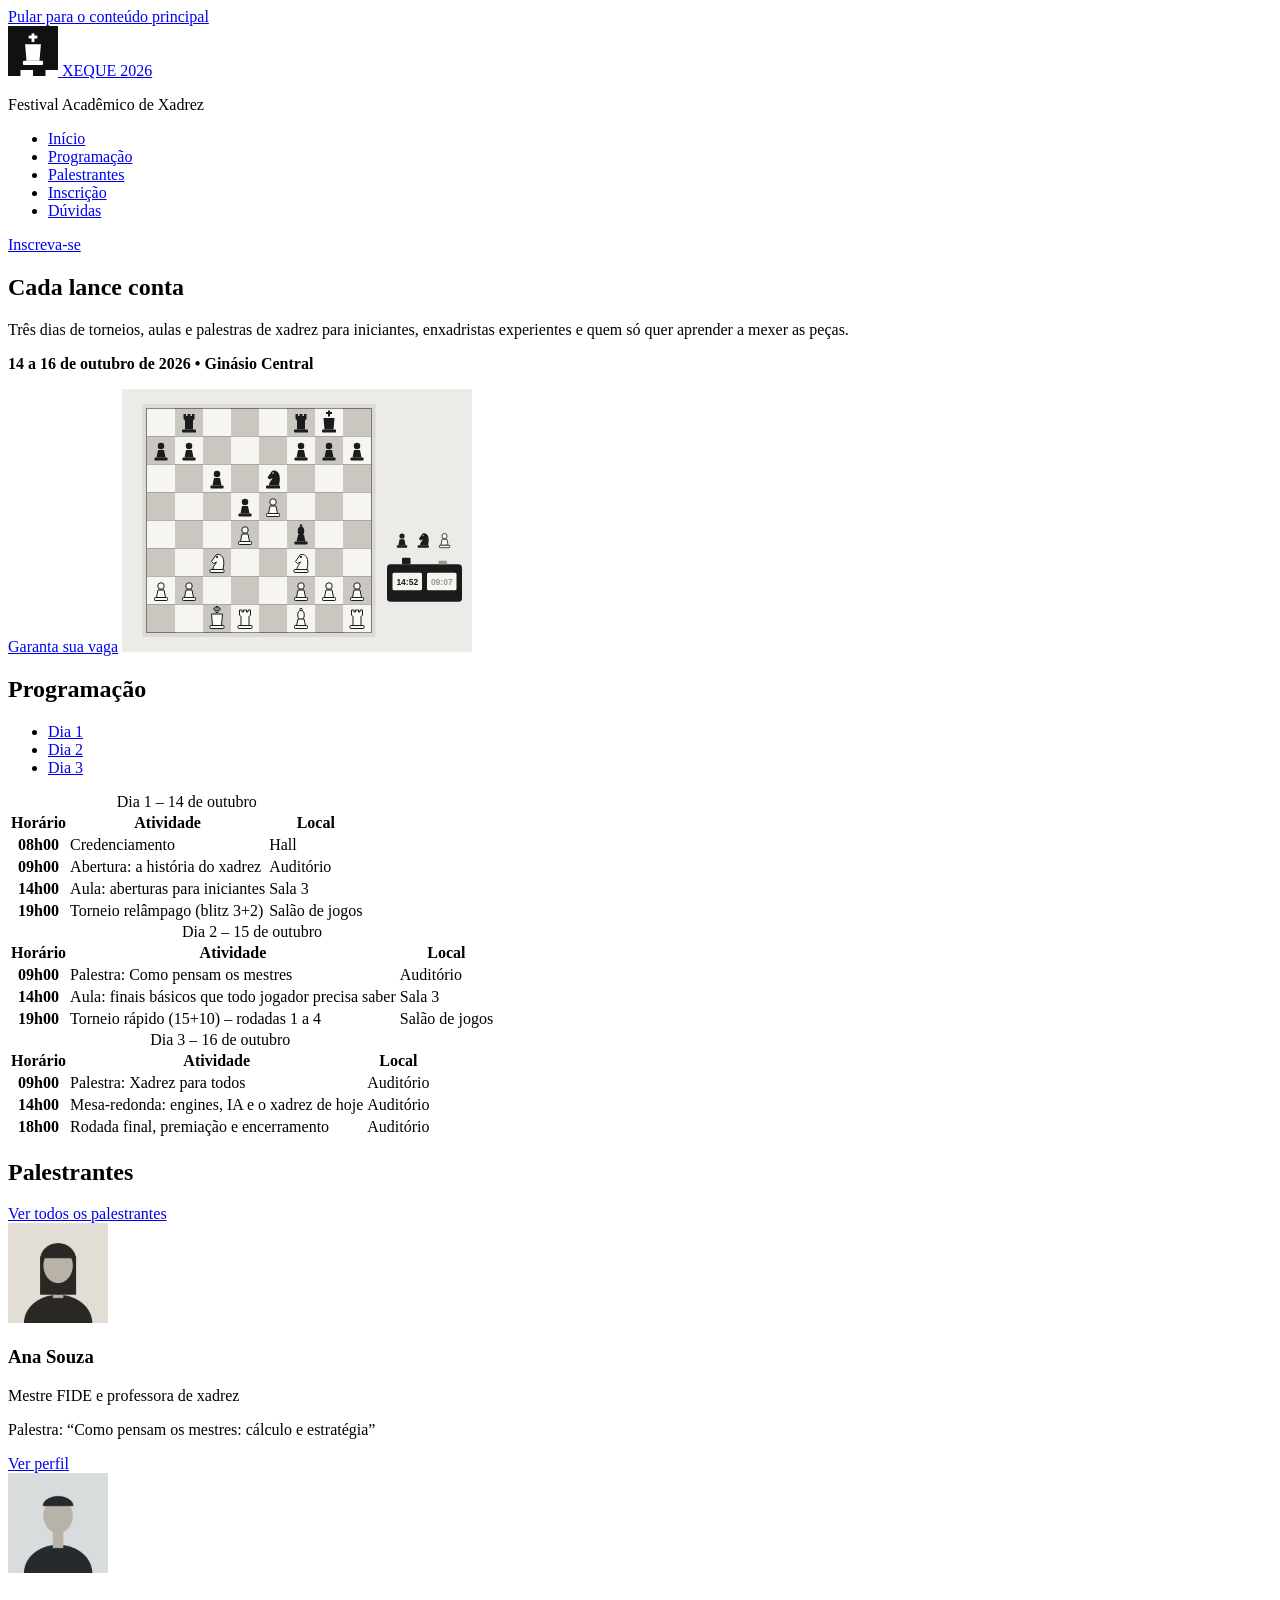
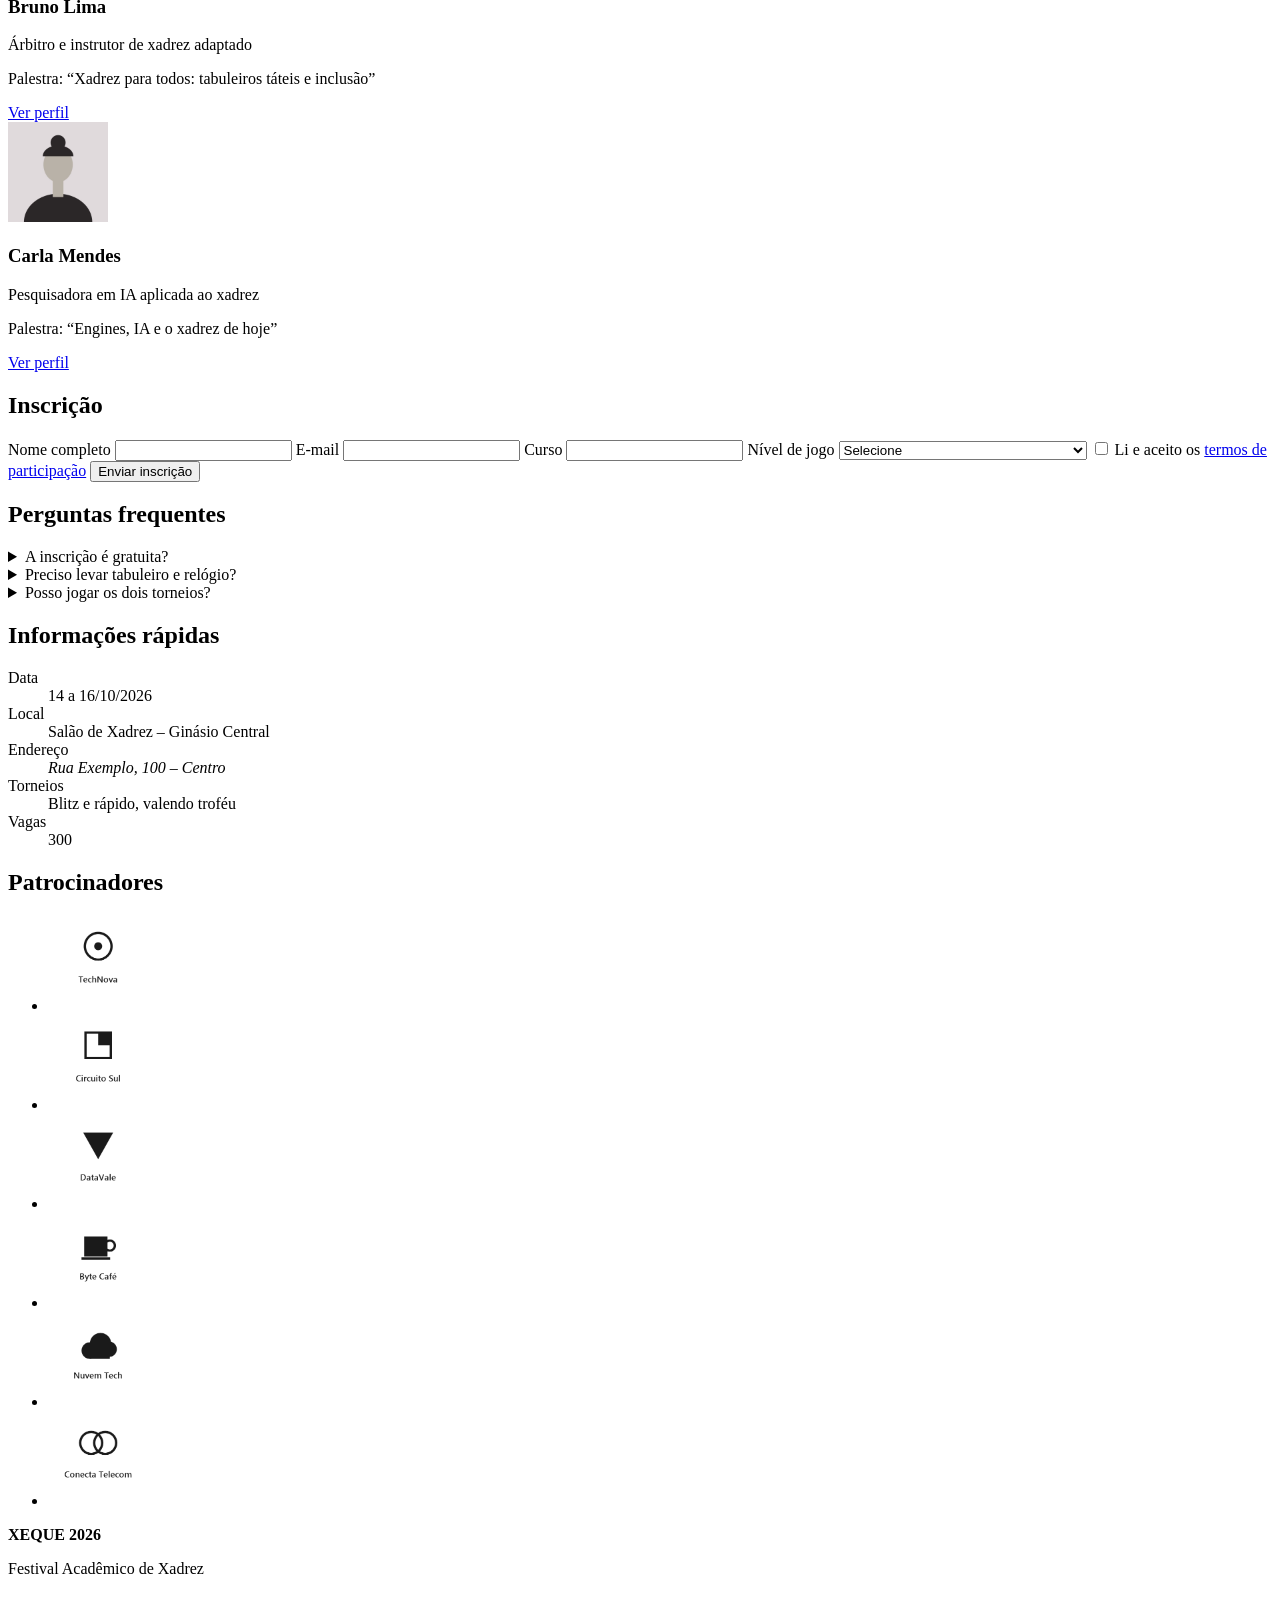
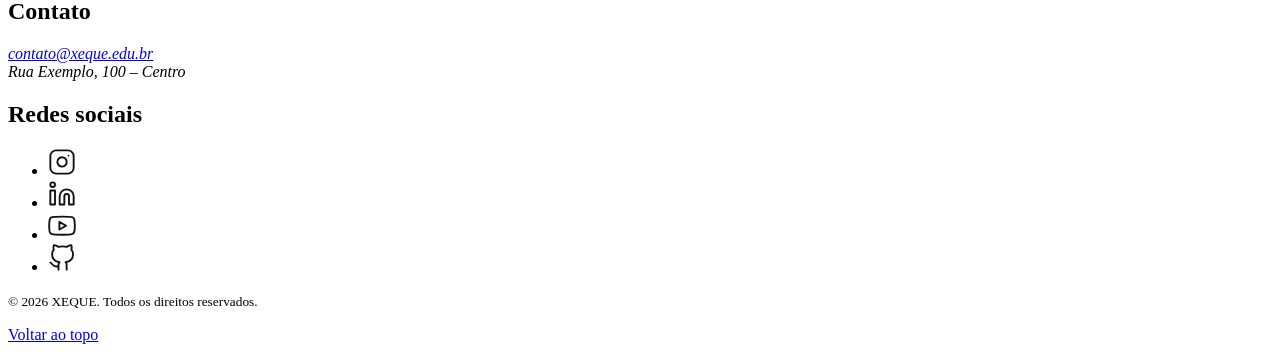
==== commit d4d97125: "Remove o CSS: o site volta a ser só HTML (Entrega 1) A Entrega 1 (Esqueleto Semântico) pede as págin" ====
--- a/index.html
+++ b/index.html
@@ -7,7 +7,6 @@
       name="description"
       content="XEQUE 2026 – Festival Acadêmico de Xadrez: três dias de torneios, aulas e palestras sobre xadrez."
     />
-    <link rel="stylesheet" href="css/estilo.css" />
     <title>XEQUE 2026 | Festival Acadêmico de Xadrez</title>
   </head>
   <body>
